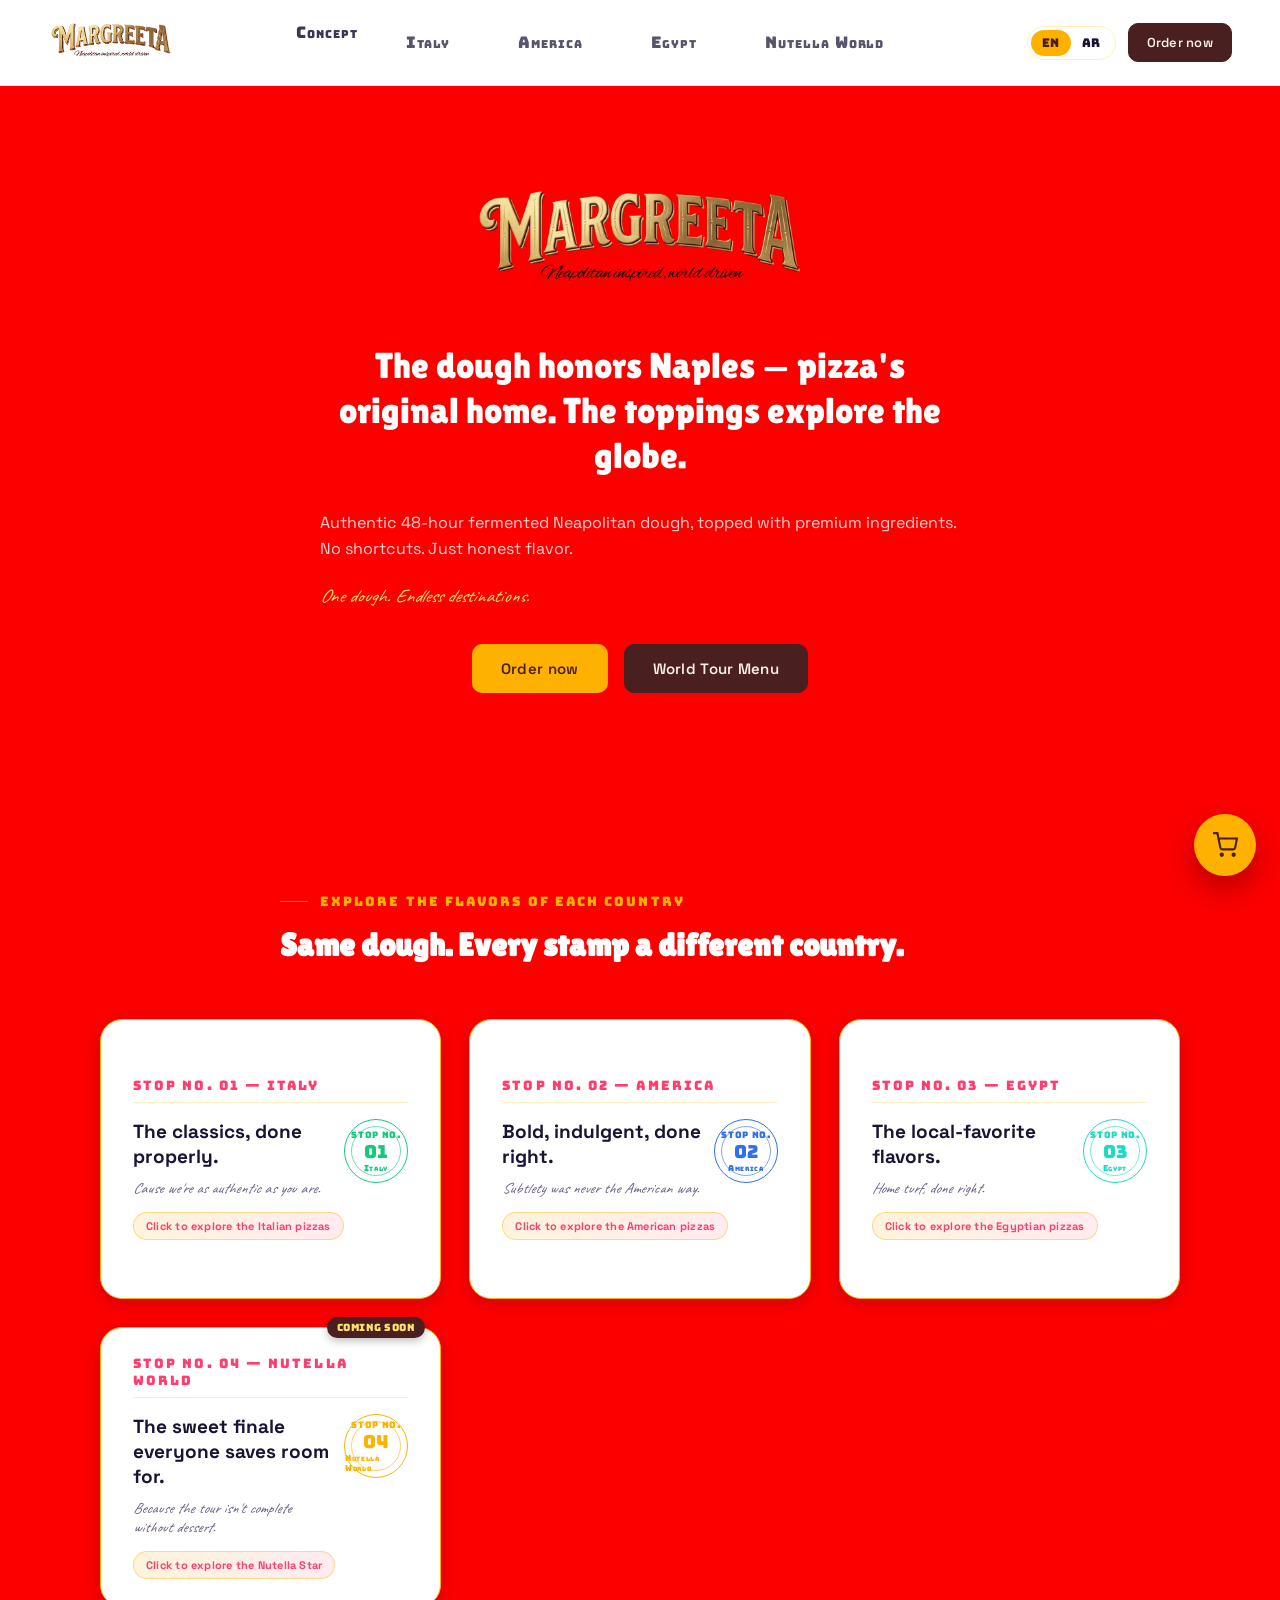
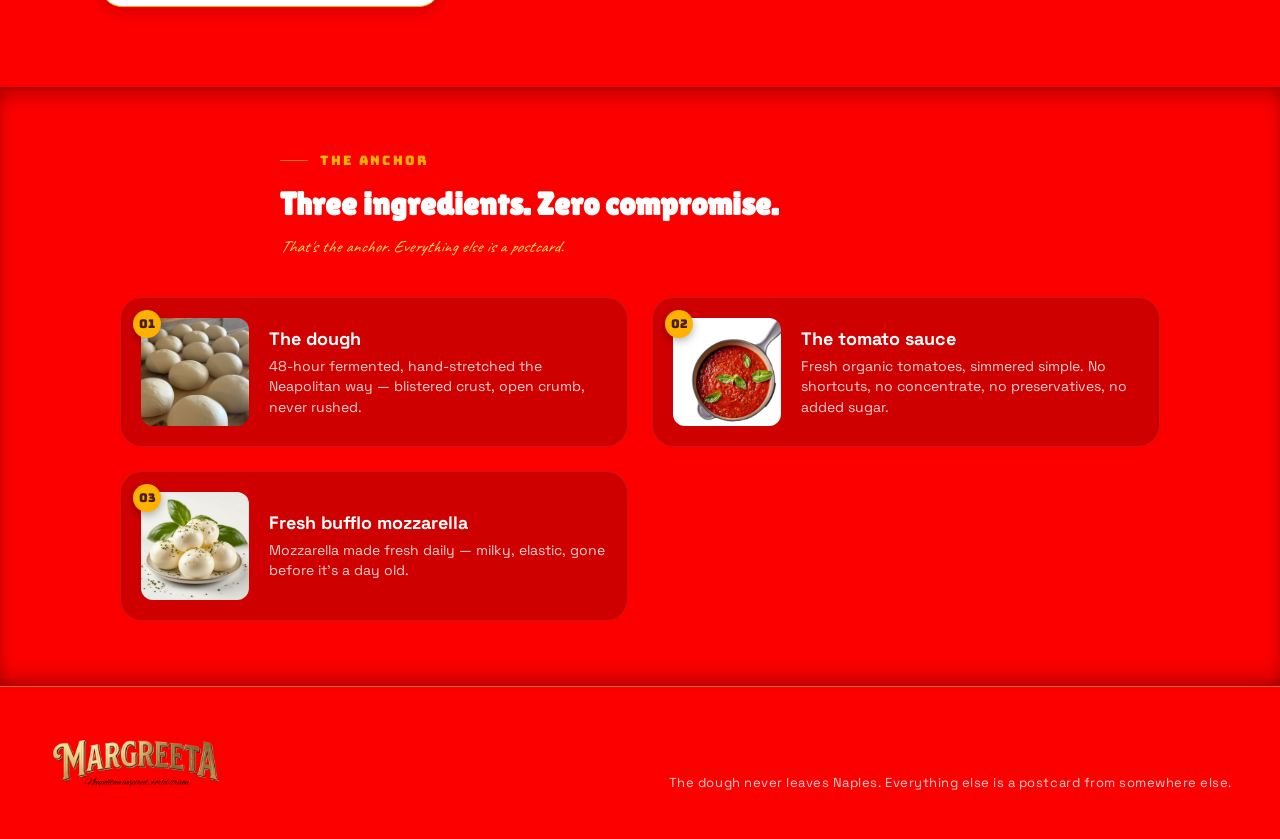
==== index.html @ 4211a3cc "Update page title from Marketing Site to Pizza Cloud Kitchen The link-preview title (shown when shar" ====
<!DOCTYPE html>
<html>
<head>
<meta charset="utf-8">
<meta name="viewport" content="width=device-width, initial-scale=1">
<title>Margreeta — Pizza Cloud Kitchen</title>
<link rel="stylesheet" href="styles.css">
<script src="vendor/react.production.min.js"></script>
<script src="vendor/react-dom.production.min.js"></script>
<script src="vendor/babel.min.js"></script>
<script src="image-slot.js?v=3"></script>
<script src="GenZCartStore.js?v=2"></script>
<script src="GenZLangStore.js?v=1"></script>
<script src="translations.js?v=1"></script>
<link rel="stylesheet" href="https://fonts.googleapis.com/css2?family=Lilita+One&family=Bungee&family=Caveat:wght@500;600;700&family=Space+Grotesk:wght@400;500;600;700&family=Fraunces:wght@600;700&display=swap">
<style>
:root{
--surface-cream:#FC0000;--paper-white:#FFFFFF;--surface-deep-red:#FC0000;
--brand-red:#FF3D6E;--gold-foil:#FFB100;--gold-highlight:#FFE066;
--accent-italy:#17C97B;--accent-america:#2F6FED;--accent-egypt:#1FD9C4;--accent-dessert:#FFB100;
--ink-black:#1A1333;--text-muted-on-light:#6B5E85;
--text-on-red:#FFFFFF;--text-on-red-muted:rgba(255,255,255,.82);
--border-hairline:#FFB100;--border-hairline-soft:rgba(255,224,102,.45);
--radius-sm:10px;--radius-md:22px;--radius-lg:34px;
--shadow-rest:0 4px 16px rgba(0,0,0,.18);--shadow-card:0 12px 30px rgba(0,0,0,.28);
--ease-bounce:cubic-bezier(.34,1.56,.64,1);--ease-smooth:cubic-bezier(.4,0,.2,1);
--font-display:'Lilita One',cursive;
--font-stamp:'Bungee',sans-serif;
--font-script:'Caveat',cursive;
--font-body:'Space Grotesk',sans-serif;
}
*{box-sizing:border-box}html{overflow-x:hidden}body{margin:0;font-family:var(--font-body);background:var(--surface-cream)}
.gz-cart-fab{transition:transform .2s var(--ease-bounce)}
.gz-cart-fab:hover{transform:scale(1.08)}
.gz-back-fab{transition:transform .2s var(--ease-bounce)}
.gz-back-fab:hover{transform:translateY(-50%) scale(1.08)}
@keyframes gzCartBump{
0%{transform:scale(1) rotate(0deg)}
15%{transform:scale(1.3) rotate(-14deg)}
30%{transform:scale(1.34) rotate(11deg)}
45%{transform:scale(1.22) rotate(-9deg)}
60%{transform:scale(1.13) rotate(6deg)}
75%{transform:scale(1.05) rotate(-3deg)}
100%{transform:scale(1) rotate(0deg)}
}
.gz-cart-fab-bump{animation:gzCartBump .6s var(--ease-bounce)}
@keyframes gzChipIn{
0%{opacity:0;transform:scale(.3) translateY(-8px)}
60%{opacity:1}
100%{opacity:1;transform:scale(1) translateY(0)}
}
@keyframes gzScrimIn{
0%{opacity:0}
100%{opacity:1}
}
@keyframes gzChipFloat{
0%,100%{transform:translateY(0)}
50%{transform:translateY(-8px)}
}
.gz-ordernow-scrim{animation:gzScrimIn .25s ease both}
.gz-ordernow-panel::-webkit-scrollbar{display:none}
@keyframes gzStampThud{
0%{opacity:0;transform:scale(.4) rotate(-25deg)}
55%{opacity:1;transform:scale(1.12) rotate(6deg)}
75%{transform:scale(.96) rotate(-3deg)}
100%{opacity:1;transform:scale(1) rotate(0deg)}
}
.gz-stamp-thud{animation:gzStampThud .6s var(--ease-bounce) both}
.gz-recommended-badge{overflow:hidden}
.gz-recommended-shine{position:absolute;top:0;left:-60%;width:35%;height:100%;background:linear-gradient(115deg, transparent, rgba(255,255,255,.7), transparent);transform:skewX(-20deg);animation:gzShine 3.2s ease-in-out infinite}
@keyframes gzShine{
0%{left:-60%}
35%{left:130%}
100%{left:130%}
}
@keyframes gzAddedPop{
0%{transform:scale(.94)}
60%{transform:scale(1.03)}
100%{transform:scale(1)}
}
.gz-dish-addbtn-added{animation:gzAddedPop .35s var(--ease-bounce)}
.gz-confirm-glow{position:absolute;inset:-20px;border-radius:50%;background:radial-gradient(circle, rgba(255,177,0,.45), transparent 70%);animation:gzConfirmPulse 1.8s ease-in-out infinite}
@keyframes gzConfirmPulse{
0%,100%{transform:scale(1);opacity:.7}
50%{transform:scale(1.25);opacity:1}
}
.gz-nav-underline{position:absolute;bottom:2px;height:2px;border-radius:2px;background:var(--gold-foil);box-shadow:0 0 8px 0 var(--gold-foil);transition:left .3s var(--ease-bounce), width .3s var(--ease-bounce), opacity .2s ease;pointer-events:none}
.gz-stopcard-hint-icon{animation:gzTapPulse 1.4s ease-in-out infinite}
@keyframes gzTapPulse{
0%,100%{transform:scale(1);opacity:.85}
50%{transform:scale(1.18);opacity:1}
}
@media (max-width:800px){
.gz-nav-links{display:none!important}
.gz-nav-burger{display:flex!important}
.gz-nav-mobile-menu{display:flex!important}
nav{flex-wrap:wrap}
}
@media (max-width:720px) and (orientation: portrait){
:root{
--text-eyebrow:11px;
--text-body-sm:12px;
--text-body-md:14px;
--text-body-lg:16px;
--btn-fs-sm:11px;--btn-fs-md:13px;--btn-fs-lg:14px;
--btn-pad-sm:8px 14px;--btn-pad-md:11px 20px;--btn-pad-lg:12px 22px;
--tag-pad:4px 10px;
}
.gz-nav-mobile-menu{font-size:14px!important}
.gz-nav-menu-item{padding:10px 6px!important}
.gz-nav-logo{height:30px!important}
nav{padding:12px 16px!important}
section{padding-left:16px!important;padding-right:16px!important}
footer{padding:24px 16px!important}
.gz-hero-section{padding-top:40px!important;padding-bottom:44px!important}
.gz-hero-logo{width:150px!important}
.gz-hero-headline{font-size:21px!important;margin-top:20px!important}
.gz-hero-copy{font-size:13px!important}
.gz-script-accent{font-size:14px!important}
.gz-worldtour-section{padding-top:32px!important;padding-bottom:32px!important}
.gz-worldtour-grid{display:flex!important;overflow-x:auto!important;scroll-snap-type:x mandatory;gap:16px!important;padding:4px 16px 12px!important;margin-left:-16px!important;margin-right:-16px!important;-webkit-overflow-scrolling:touch;scrollbar-width:none}
.gz-worldtour-grid::-webkit-scrollbar{display:none}
.gz-swipe-hint{display:flex!important;font-size:14px!important}
.gz-swipe-arrow{width:36px!important;height:36px!important;animation:gzSwipeBounce 1.3s ease-in-out infinite}
@keyframes gzSwipeBounce{
0%,100%{transform:translateX(0)}
50%{transform:translateX(12px)}
}
.gz-worldtour-item{flex:0 0 82%!important;scroll-snap-align:center}
.gz-concept-section{padding-top:26px!important;padding-bottom:26px!important}
.gz-section-heading{font-size:19px!important}
.gz-ingredient-row{gap:12px!important;padding:14px!important}
.gz-ingredient-img{width:52px!important;height:52px!important}
.gz-ingredient-badge{width:20px!important;height:20px!important;font-size:10px!important}
.gz-ingredient-title{font-size:14.5px!important;margin-bottom:3px!important}
.gz-ingredient-copy{font-size:12px!important}
.gz-stopcard{height:210px!important}
.gz-stopcard-title{font-size:15px!important}
.gz-stopcard-line{font-size:12.5px!important;margin-top:6px!important}
.gz-stopcard-back{padding:14px!important;gap:2px!important}
.gz-stopcard-country{font-size:16px!important}
.gz-stopcard-hint{font-size:12.5px!important;gap:5px!important}
.gz-stopcard-hint-icon{width:14px!important;height:14px!important}
.gz-stopcard-frontcue{font-size:10px!important;margin-top:8px!important;padding:5px 10px!important}
.gz-country-hero{padding-top:28px!important;padding-bottom:28px!important;gap:16px!important}
.gz-country-heading{font-size:23px!important}
.gz-country-line{font-size:14px!important}
.gz-dish-grid-section{padding-top:28px!important;padding-bottom:28px!important}
.gz-dish-name{font-size:16px!important}
.gz-dish-price{font-size:14px!important}
.gz-dish-addbtn{font-size:12.5px!important;padding:9px!important}
.gz-footer-logo{height:36px!important}
.gz-footer-text{font-size:11px!important}
.gz-cart-panel{padding:18px!important}
.gz-cart-title{font-size:20px!important}
.gz-cart-close{font-size:20px!important}
.gz-cart-item-name{font-size:13.5px!important}
.gz-cart-item-price{font-size:12px!important}
.gz-cart-total{font-size:15px!important}
.gz-cart-emoji{font-size:34px!important}
.gz-cart-confirm-main{font-size:14px!important}
.gz-cart-confirm-sub{font-size:12px!important}
.gz-cart-panel input{font-size:14px!important}
.gz-cart-panel label{font-size:11.5px!important}
.gz-cart-panel button:not(.gz-cart-close){font-size:13px!important}
}
</style>
</head>
<body>
<div id="root"></div>
<script type="text/babel" src="GenZLang.jsx?v=1"></script>
<script type="text/babel" src="components.js?v=3"></script>
<script type="text/babel" src="GenZNavBar.jsx?v=4"></script>
<script type="text/babel" src="GenZFooter.jsx?v=3"></script>
<script type="text/babel" src="GenZReveal.jsx?v=2"></script>
<script type="text/babel" src="GenZHome.jsx?v=6"></script>
<script type="text/babel" src="GenZCountryStop.jsx?v=3"></script>
<script type="text/babel" src="GenZCart.jsx?v=6"></script>
<script type="text/babel">
function App(){
  const [page, setPage] = React.useState('home');
  React.useEffect(() => {
    history.replaceState({ page: 'home' }, '', location.pathname + location.search);
    const onPopState = (e) => {
      setPage((e.state && e.state.page) || 'home');
      window.scrollTo({ top: 0 });
    };
    window.addEventListener('popstate', onPopState);
    return () => window.removeEventListener('popstate', onPopState);
  }, []);
  const navigateTo = (target) => {
    setPage(target);
    history.pushState({ page: target }, '', location.pathname + location.search);
  };
  const handleNav = (target) => {
    if (target === 'concept') {
      navigateTo('home');
      requestAnimationFrame(() => setTimeout(() => {
        const el = document.getElementById('concept-section');
        if (el) window.scrollTo({ top: el.getBoundingClientRect().top + window.scrollY - 88, behavior: 'smooth' });
      }, 50));
    } else {
      navigateTo(target);
      window.scrollTo({ top: 0 });
    }
  };
  return (
    <div>
      <GenZNavBar current={page} onNav={handleNav} />
      {page === 'home' ? <GenZHome onNav={handleNav} /> : <GenZCountryStop country={page} onNav={handleNav} />}
      <GenZFooter />
      <GenZCart />
    </div>
  );
}
ReactDOM.createRoot(document.getElementById('root')).render(<App />);
</script>
</body>
</html>
---- styles.css ----
@import 'tokens/colors.css';
@import 'tokens/typography.css';
@import 'tokens/spacing.css';
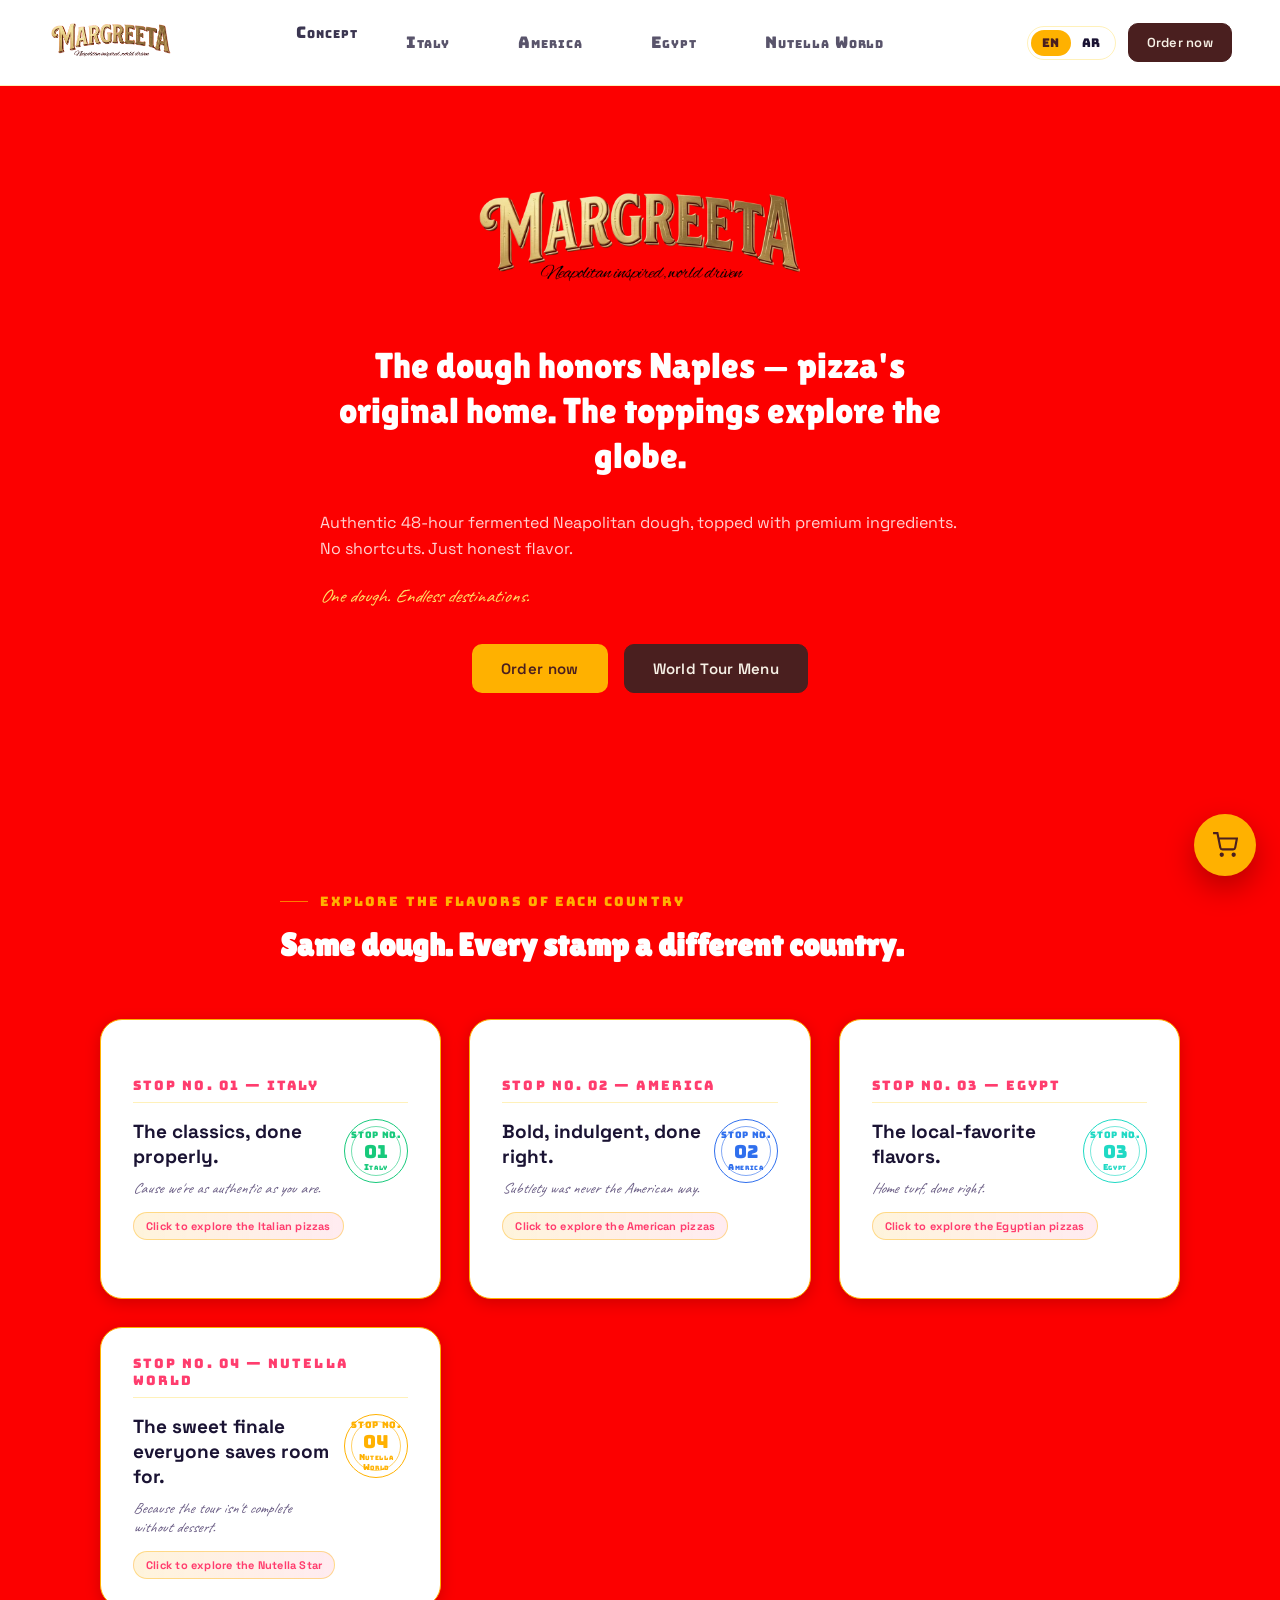
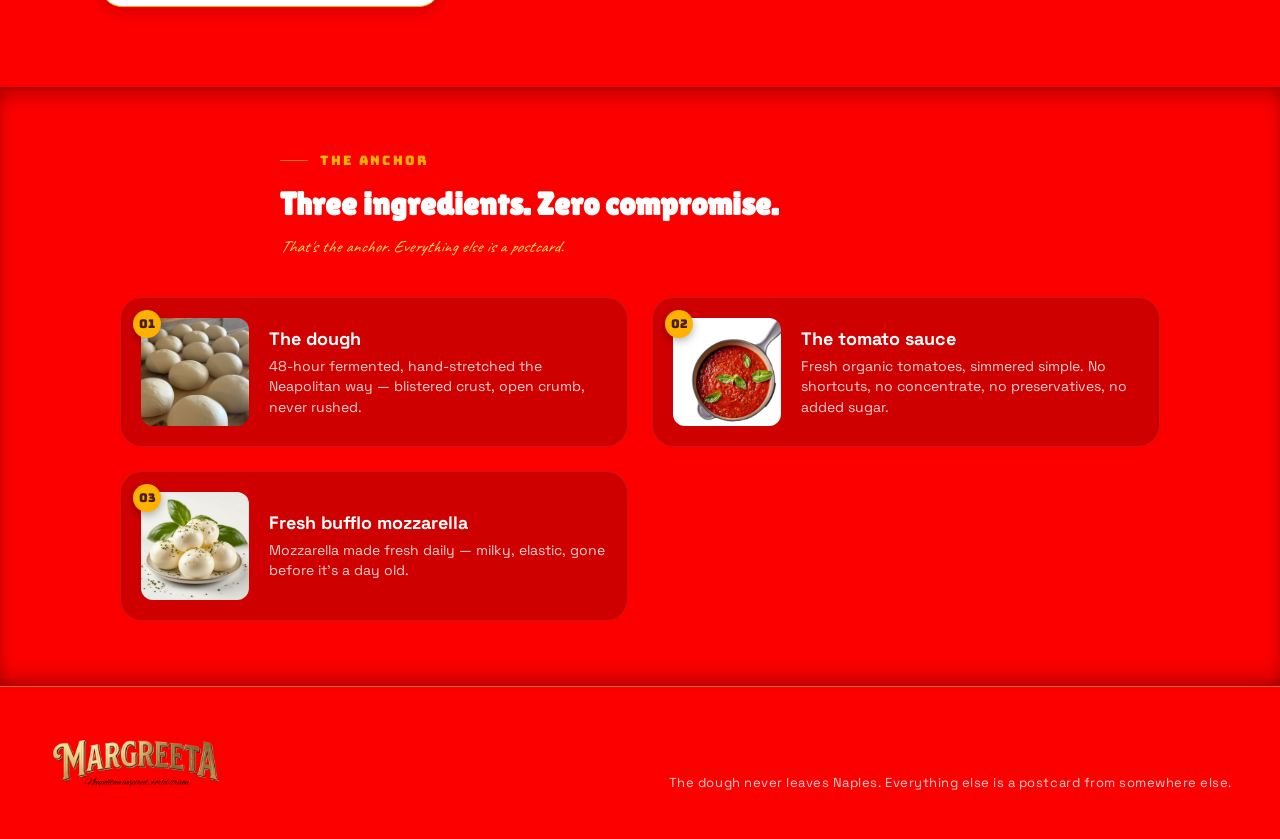
==== commit acd80936: "Send margreeta.com orders straight to the POS kitchen screen - Website cart writes each placed order" ====
--- a/index.html
+++ b/index.html
@@ -175,7 +175,8 @@
 <script type="text/babel" src="GenZReveal.jsx?v=2"></script>
 <script type="text/babel" src="GenZHome.jsx?v=6"></script>
 <script type="text/babel" src="GenZCountryStop.jsx?v=3"></script>
-<script type="text/babel" src="GenZCart.jsx?v=6"></script>
+<script src="pos/firebase-config.js"></script>
+<script type="text/babel" src="GenZCart.jsx?v=7"></script>
 <script type="text/babel">
 function App(){
   const [page, setPage] = React.useState('home');
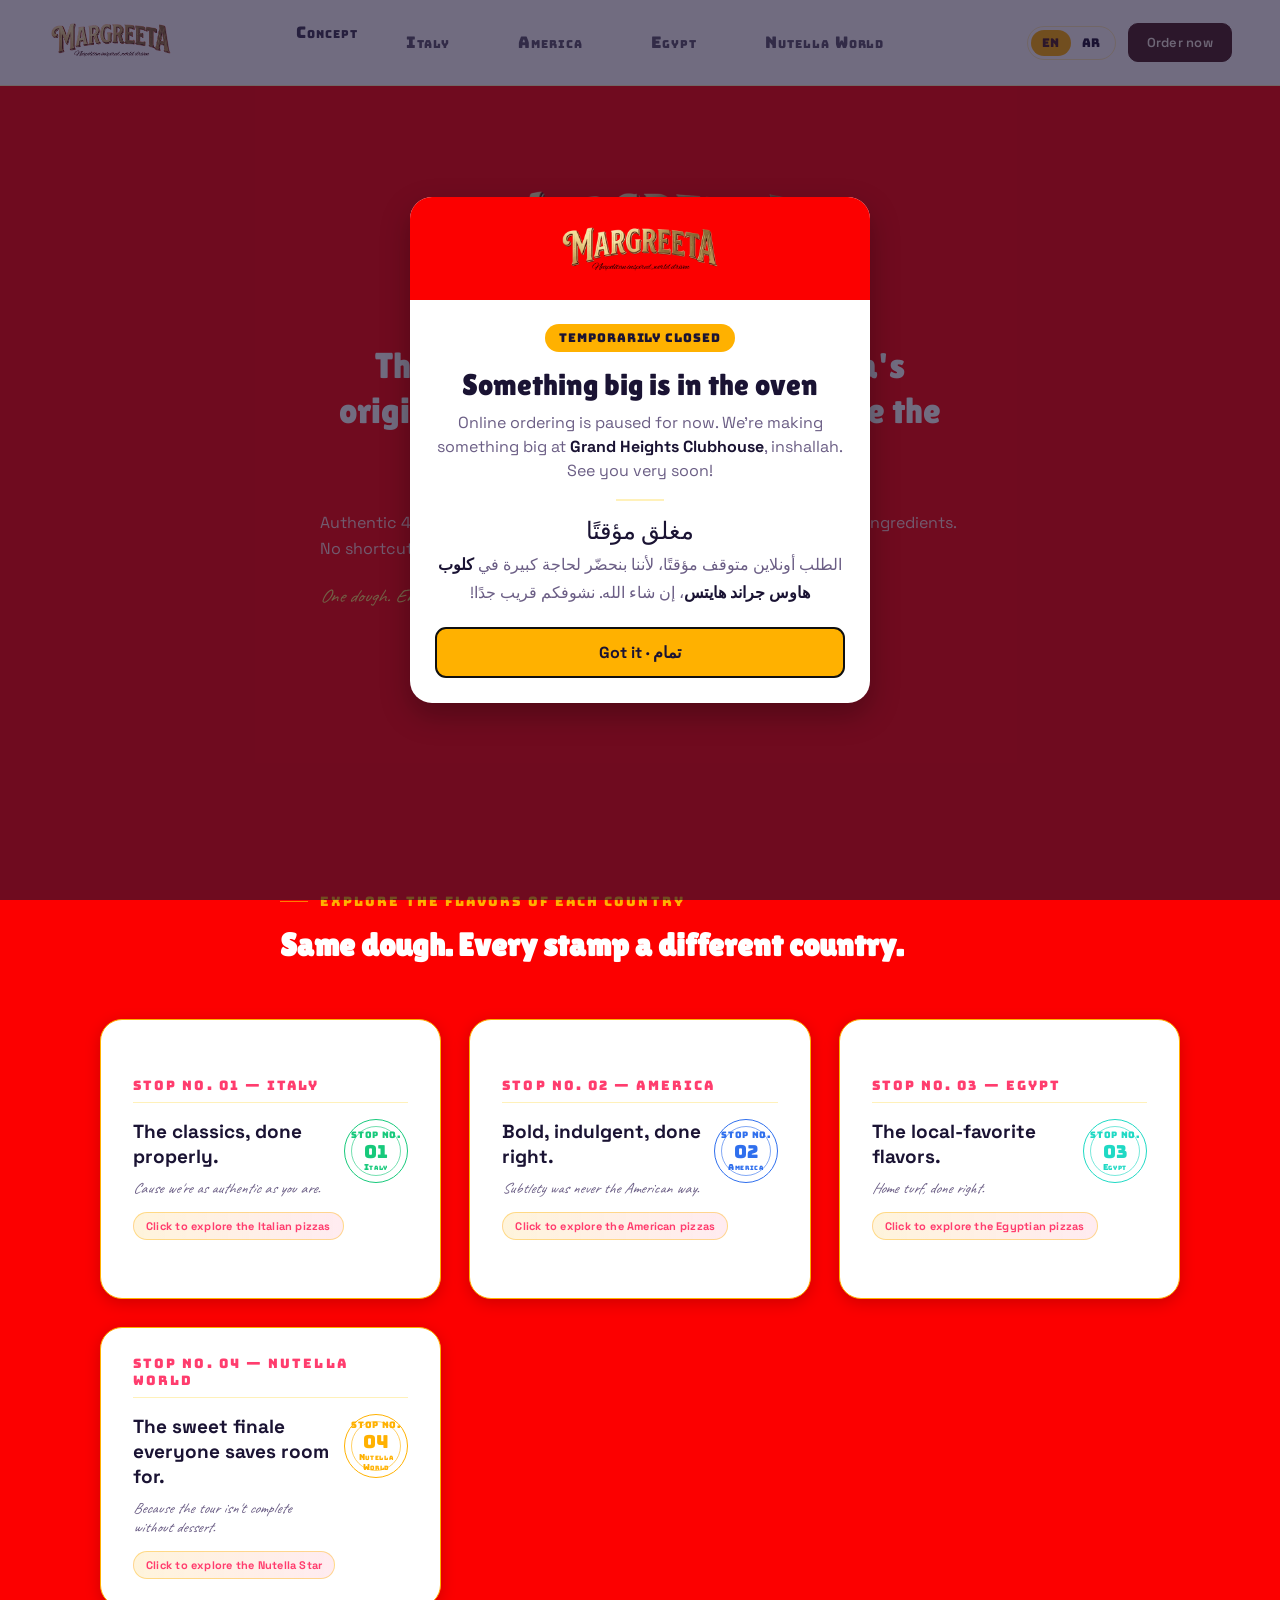
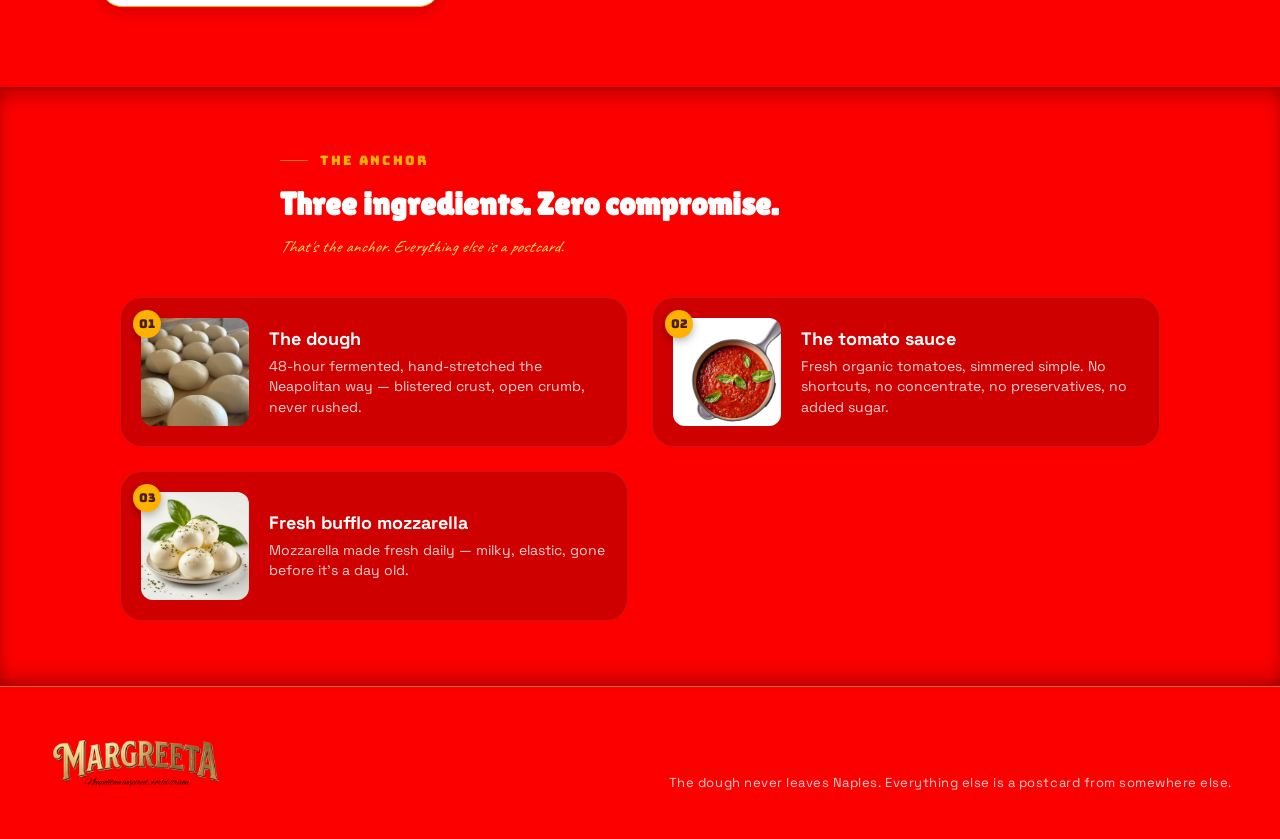
==== commit b228bd48: "Pause website ordering with a "temporarily closed" message site-status.js holds one switch (MARGREET" ====
--- a/index.html
+++ b/index.html
@@ -9,6 +9,7 @@
 <script src="vendor/react-dom.production.min.js"></script>
 <script src="vendor/babel.min.js"></script>
 <script src="image-slot.js?v=3"></script>
+<script src="site-status.js?v=1"></script>
 <script src="GenZCartStore.js?v=2"></script>
 <script src="GenZLangStore.js?v=1"></script>
 <script src="translations.js?v=1"></script>
@@ -174,9 +175,10 @@
 <script type="text/babel" src="GenZFooter.jsx?v=3"></script>
 <script type="text/babel" src="GenZReveal.jsx?v=2"></script>
 <script type="text/babel" src="GenZHome.jsx?v=6"></script>
-<script type="text/babel" src="GenZCountryStop.jsx?v=3"></script>
+<script type="text/babel" src="GenZCountryStop.jsx?v=5"></script>
 <script src="pos/firebase-config.js"></script>
-<script type="text/babel" src="GenZCart.jsx?v=7"></script>
+<script type="text/babel" src="GenZCart.jsx?v=8"></script>
+<script type="text/babel" src="GenZClosedNotice.jsx?v=1"></script>
 <script type="text/babel">
 function App(){
   const [page, setPage] = React.useState('home');
@@ -211,6 +213,7 @@
       {page === 'home' ? <GenZHome onNav={handleNav} /> : <GenZCountryStop country={page} onNav={handleNav} />}
       <GenZFooter />
       <GenZCart />
+      <GenZClosedNotice />
     </div>
   );
 }
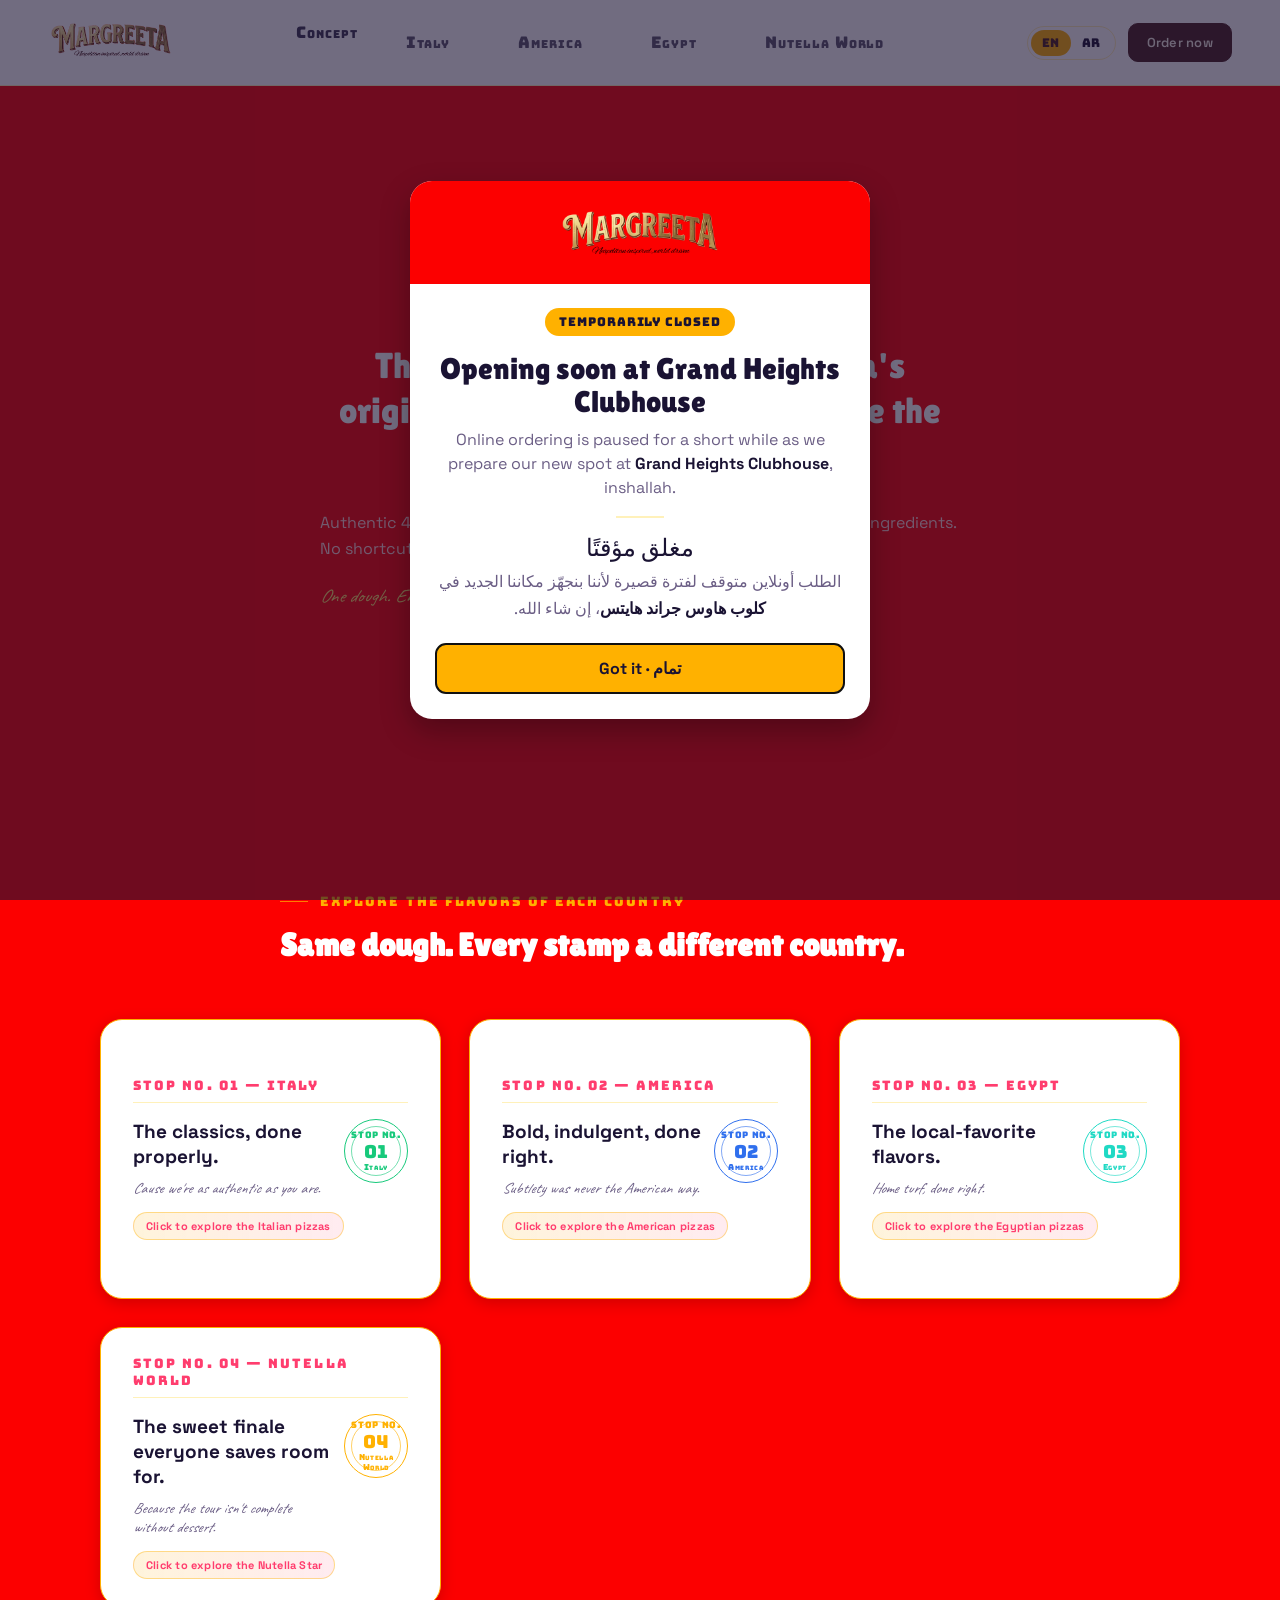
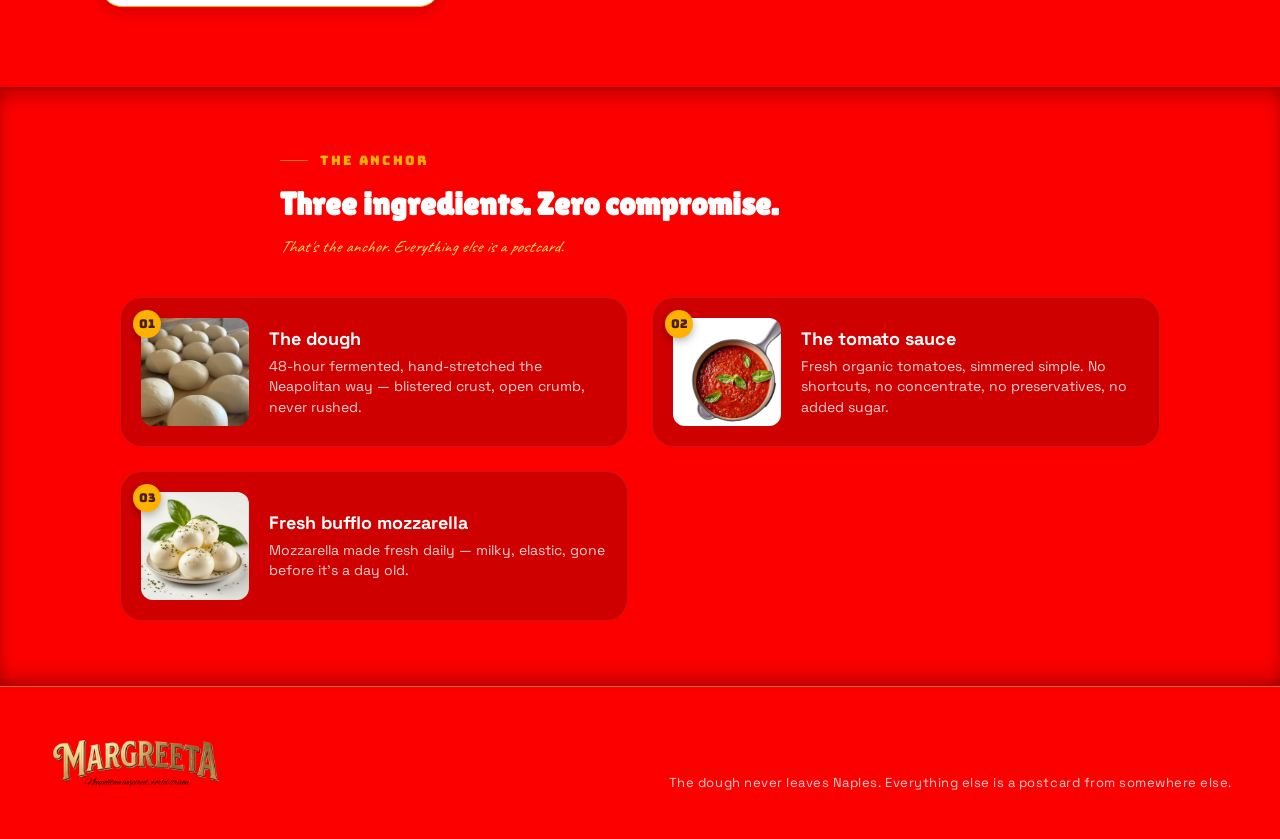
==== commit 4dd8f69c: "Reword the closed message: opening soon at Grand Heights Clubhouse Co-Authored-By: Claude Opus 5.5 <" ====
--- a/index.html
+++ b/index.html
@@ -178,7 +178,7 @@
 <script type="text/babel" src="GenZCountryStop.jsx?v=5"></script>
 <script src="pos/firebase-config.js"></script>
 <script type="text/babel" src="GenZCart.jsx?v=8"></script>
-<script type="text/babel" src="GenZClosedNotice.jsx?v=1"></script>
+<script type="text/babel" src="GenZClosedNotice.jsx?v=2"></script>
 <script type="text/babel">
 function App(){
   const [page, setPage] = React.useState('home');
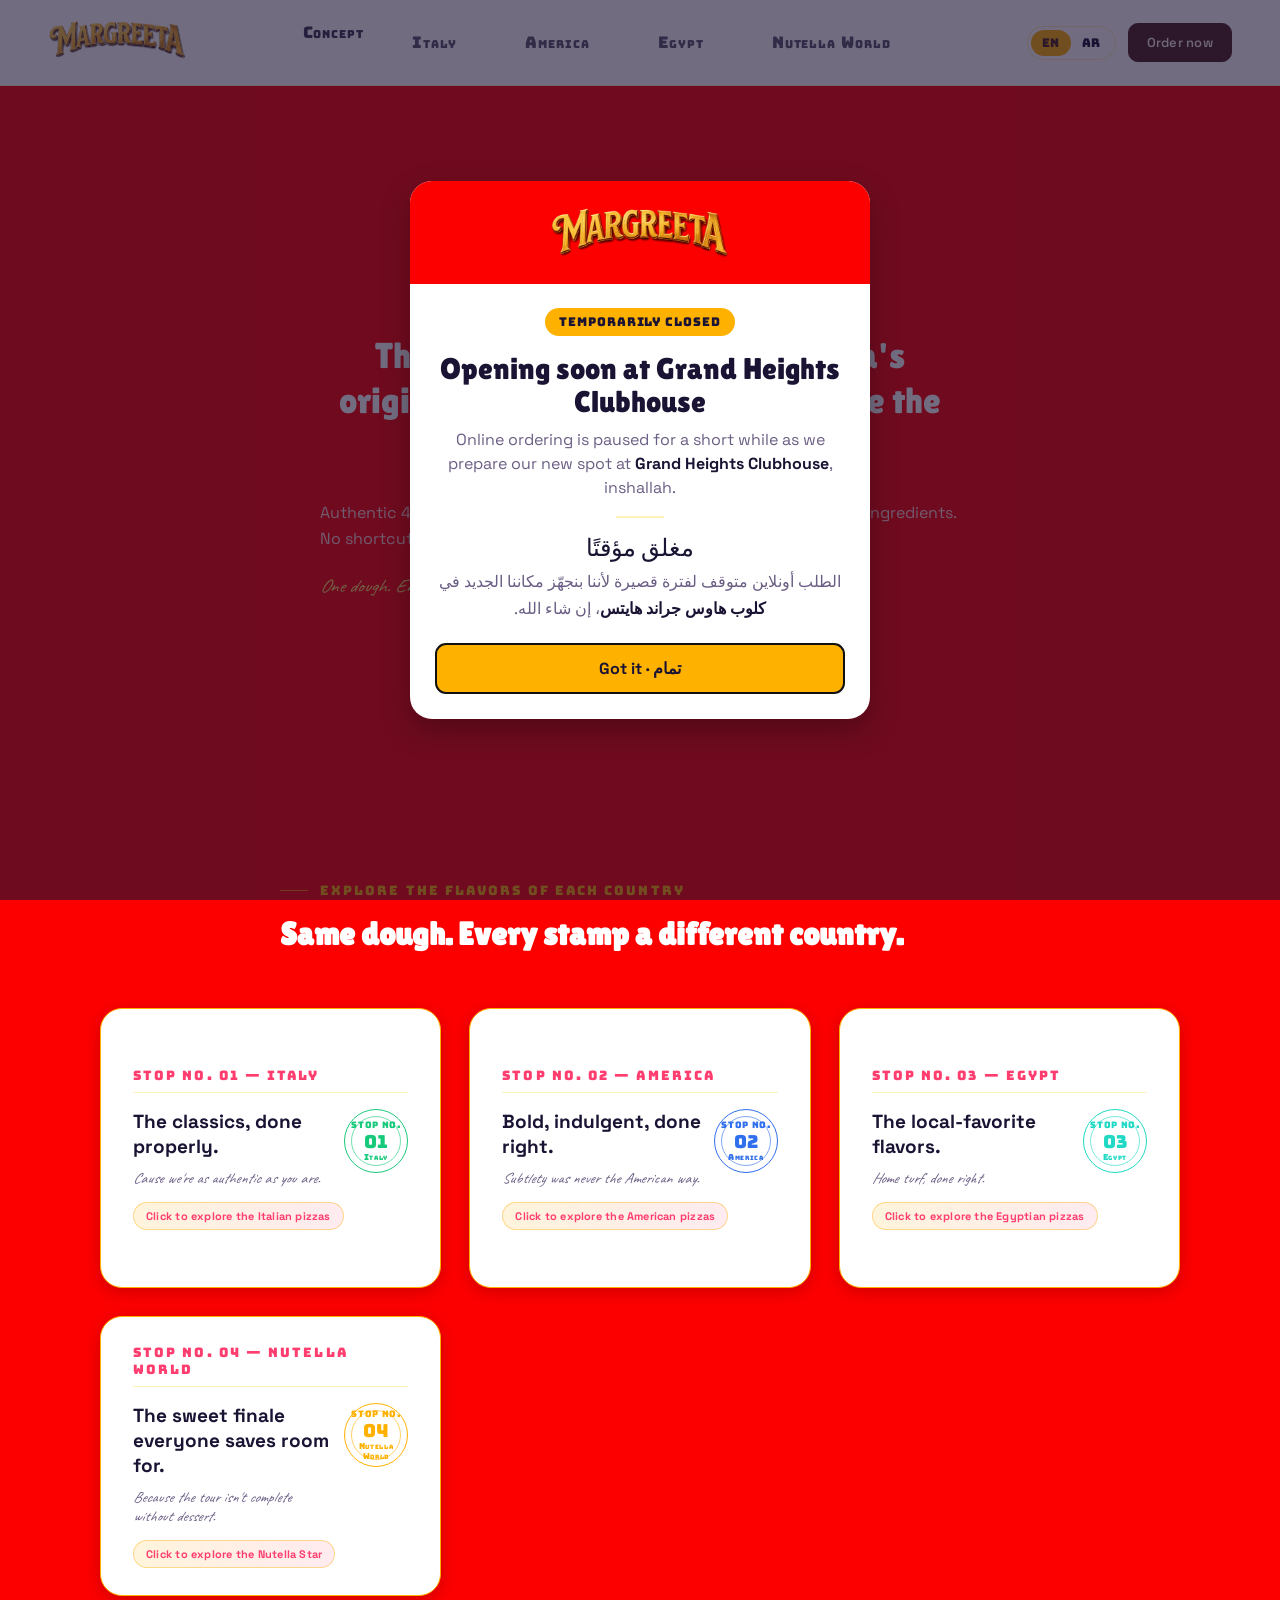
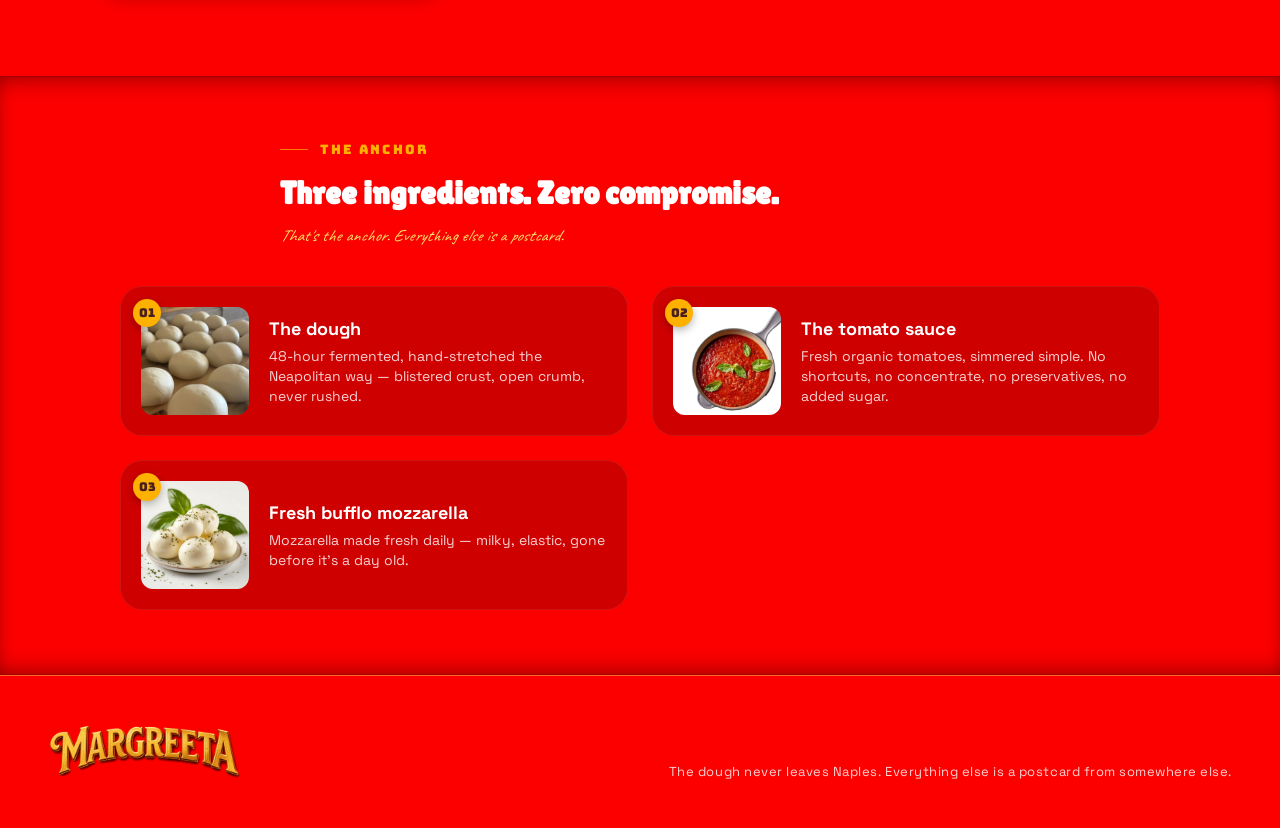
==== commit 58a04203: "Replace the website logo with the new Margreeta wordmark New transparent logo (assets/logo-margreeta" ====
--- a/index.html
+++ b/index.html
@@ -171,14 +171,14 @@
 <div id="root"></div>
 <script type="text/babel" src="GenZLang.jsx?v=1"></script>
 <script type="text/babel" src="components.js?v=3"></script>
-<script type="text/babel" src="GenZNavBar.jsx?v=4"></script>
-<script type="text/babel" src="GenZFooter.jsx?v=3"></script>
+<script type="text/babel" src="GenZNavBar.jsx?v=5"></script>
+<script type="text/babel" src="GenZFooter.jsx?v=4"></script>
 <script type="text/babel" src="GenZReveal.jsx?v=2"></script>
-<script type="text/babel" src="GenZHome.jsx?v=6"></script>
+<script type="text/babel" src="GenZHome.jsx?v=7"></script>
 <script type="text/babel" src="GenZCountryStop.jsx?v=5"></script>
 <script src="pos/firebase-config.js"></script>
 <script type="text/babel" src="GenZCart.jsx?v=8"></script>
-<script type="text/babel" src="GenZClosedNotice.jsx?v=2"></script>
+<script type="text/babel" src="GenZClosedNotice.jsx?v=3"></script>
 <script type="text/babel">
 function App(){
   const [page, setPage] = React.useState('home');
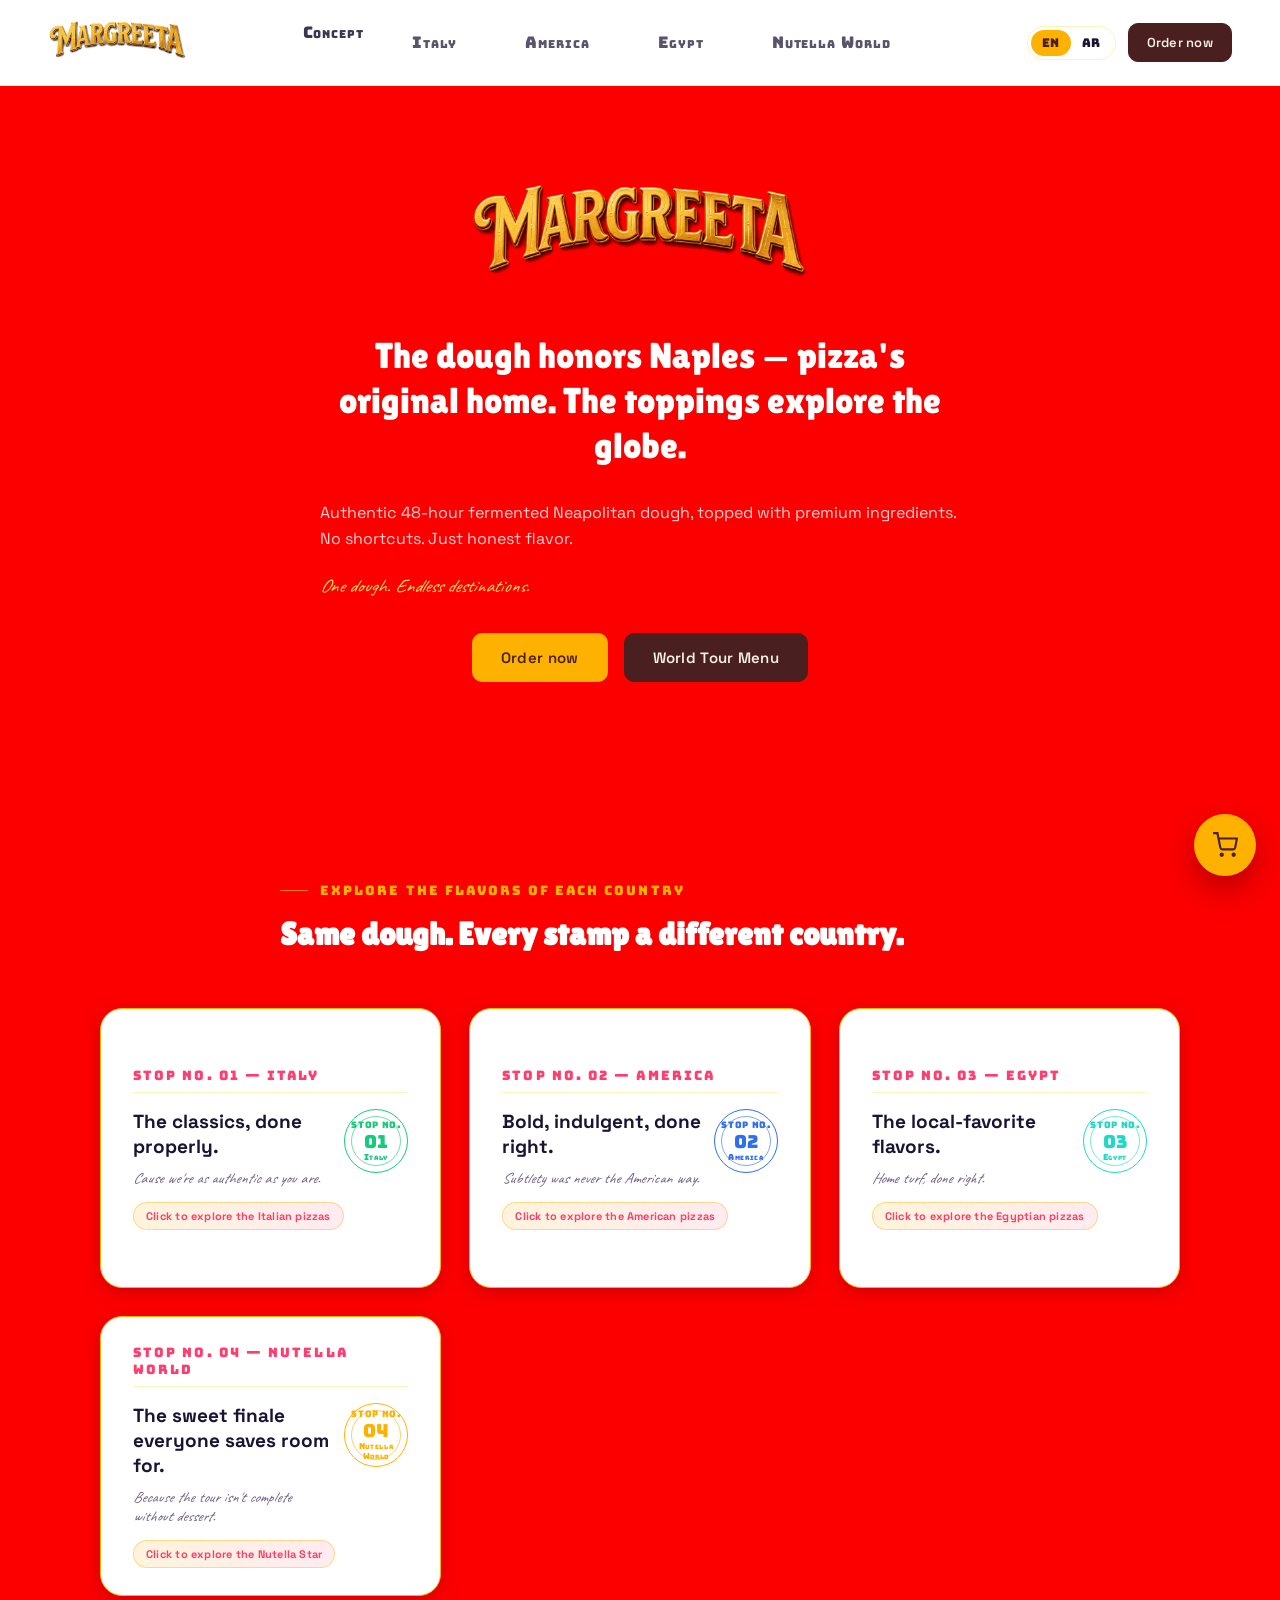
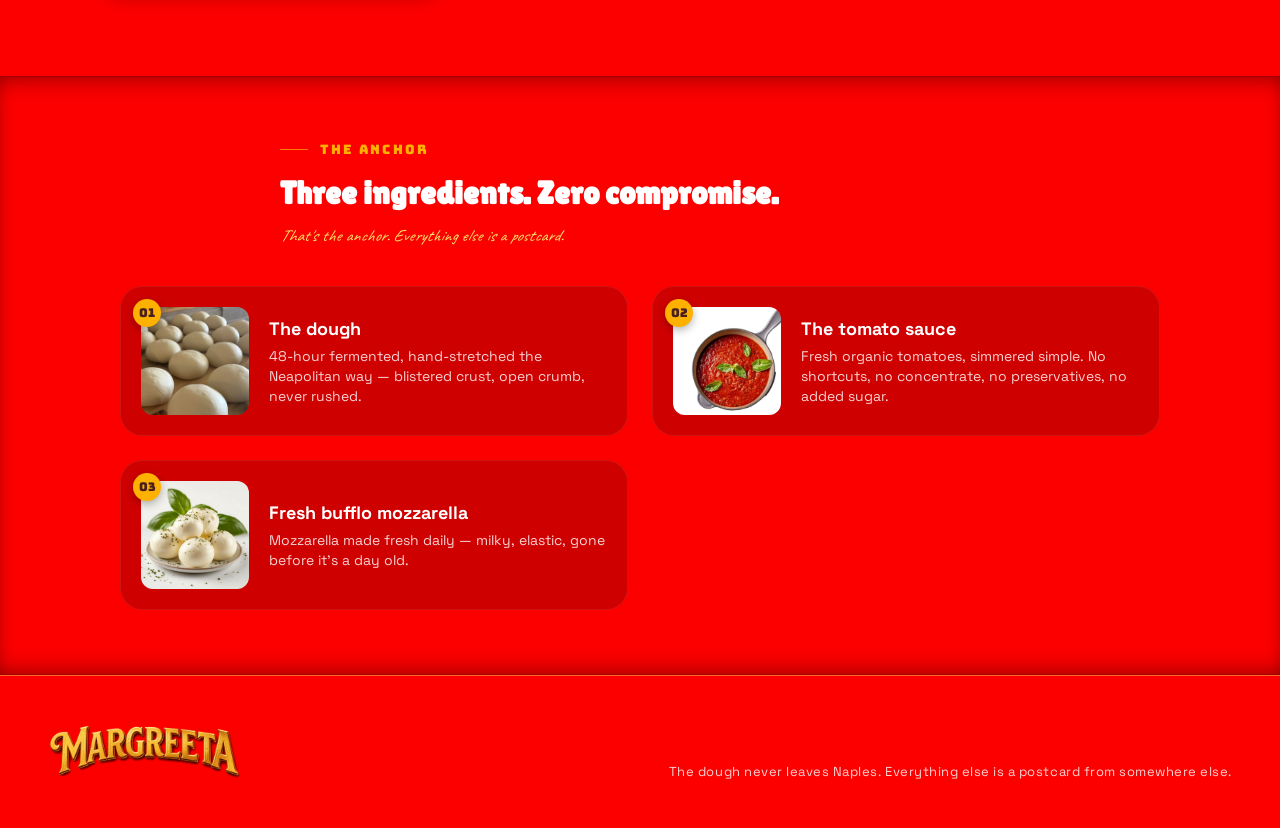
==== commit 05456bfe: "Menu: split Funghi into Red Funghi and White Funghi (POS and website) - POS: Red Funghi 75/210/340 (" ====
--- a/index.html
+++ b/index.html
@@ -170,14 +170,14 @@
 <body>
 <div id="root"></div>
 <script type="text/babel" src="GenZLang.jsx?v=1"></script>
-<script type="text/babel" src="components.js?v=3"></script>
+<script type="text/babel" src="components.js?v=4"></script>
 <script type="text/babel" src="GenZNavBar.jsx?v=5"></script>
 <script type="text/babel" src="GenZFooter.jsx?v=4"></script>
 <script type="text/babel" src="GenZReveal.jsx?v=2"></script>
 <script type="text/babel" src="GenZHome.jsx?v=7"></script>
-<script type="text/babel" src="GenZCountryStop.jsx?v=5"></script>
+<script type="text/babel" src="GenZCountryStop.jsx?v=6"></script>
 <script src="pos/firebase-config.js"></script>
-<script type="text/babel" src="GenZCart.jsx?v=8"></script>
+<script type="text/babel" src="GenZCart.jsx?v=9"></script>
 <script type="text/babel" src="GenZClosedNotice.jsx?v=3"></script>
 <script type="text/babel">
 function App(){
